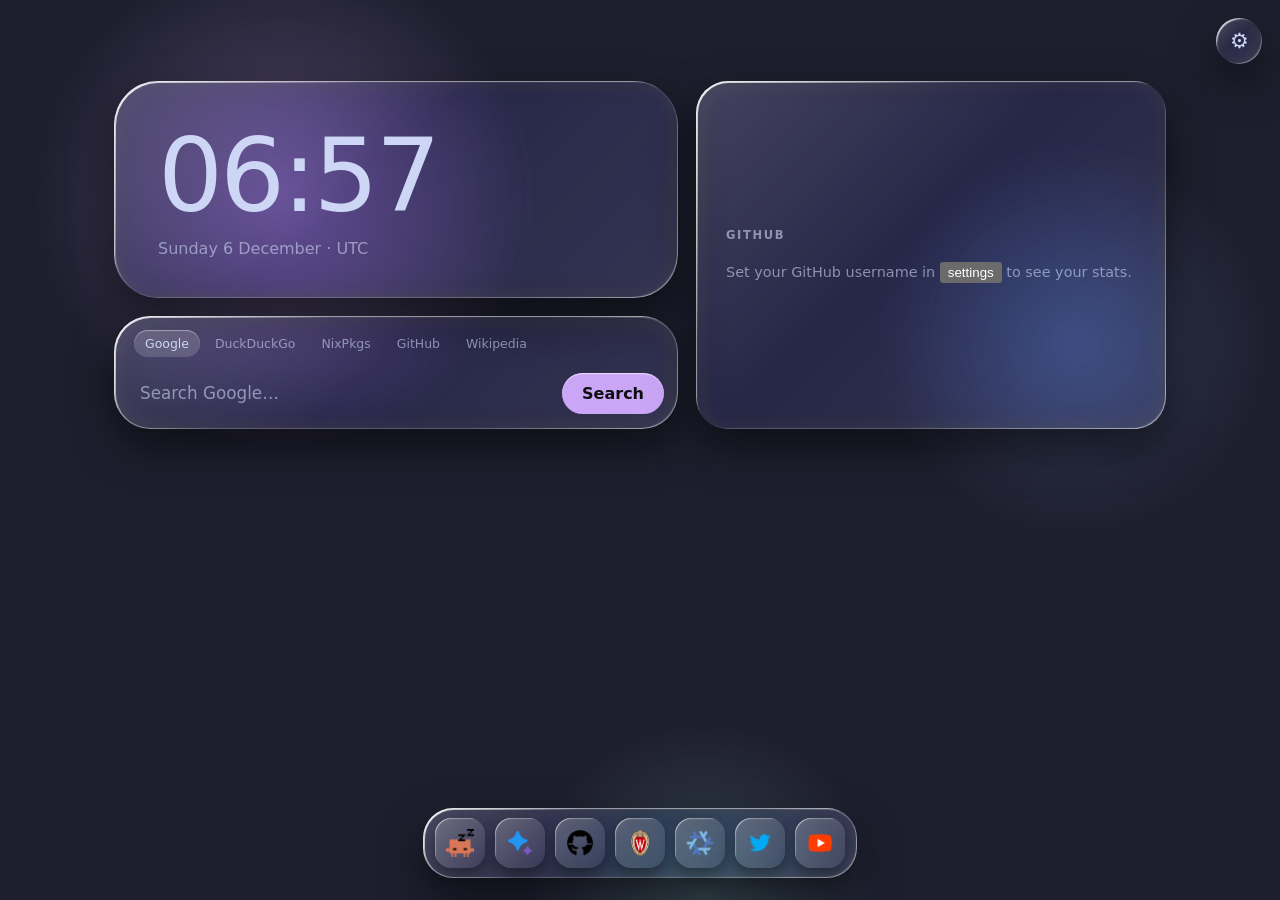
==== glass/index.html @ 09463c96 "feat: add glass theme" ====
<!doctype html>
<html lang="en">
  <head>
    <meta charset="utf-8" />
    <meta name="viewport" content="width=device-width, initial-scale=1" />
    <title>New Tab</title>
    <link rel="stylesheet" href="style.css" />
    <link rel="icon" type="image/svg+xml" href="icon.svg" />
  </head>
  <body data-theme="catppuccin" data-wp="glow">
    <div class="bg" id="bg"></div>

    <button
      class="card gear"
      id="settings-btn"
      aria-label="Settings"
      aria-haspopup="dialog"
      title="Settings"
    >
      ⚙&#xFE0E;
    </button>

    <main class="wrap">
      <!-- left: clock + search -->
      <div class="col">
        <section class="card hero">
          <div id="time">--:--</div>
          <div id="date"></div>
        </section>

        <form class="card search" id="sf" autocomplete="off">
          <div class="engines" id="engines">
            <span class="pill" id="pill"></span>
            <button type="button" data-e="google">Google</button>
            <button type="button" data-e="ddg">DuckDuckGo</button>
            <button type="button" data-e="nix">NixPkgs</button>
            <button type="button" data-e="github">GitHub</button>
            <button type="button" data-e="wiki">Wikipedia</button>
          </div>
          <div class="field">
            <input id="q" type="text" placeholder="Search the web…" autofocus />
            <button type="submit">Search</button>
          </div>
        </form>
      </div>

      <!-- right: stats -->
      <div class="col">
        <section class="card stat" id="gh">
          <h2 id="gh-title">github</h2>
          <div id="gh-body">
            <div class="big" id="gh-commits">—</div>
            <div class="cap" id="gh-cap">contributions in the last year</div>
            <div class="heat" id="heat"></div>
          </div>
          <div class="cap" id="gh-empty" hidden>
            Set your GitHub username in
            <button type="button" id="gh-open-settings">settings</button> to see
            your stats.
          </div>
        </section>

        <section class="card stat" id="gh-nix" hidden>
          <h2>nixpkgs pull requests</h2>
          <div class="tabs" id="prtabs">
            <button type="button" data-t="open">open</button
            ><button type="button" data-t="merged">merged</button>
          </div>
          <div id="prlist"></div>
          <a class="more" id="prmore" hidden></a>
        </section>
      </div>
    </main>

    <!-- settings modal -->
    <dialog class="modal" id="settings" aria-labelledby="settings-title">
      <form id="settings-form">
        <h3 id="settings-title">Settings</h3>
        <label
          >GitHub username
          <input
            id="set-gh"
            type="text"
            placeholder="octocat"
            autocomplete="off"
            spellcheck="false"
          />
        </label>
        <label
          >GitHub token (optional)
          <input
            id="set-token"
            type="password"
            placeholder="github_pat_…"
            autocomplete="off"
            spellcheck="false"
          />
          <small
            >A read-only token (read:user) includes private contributions and
            raises GitHub’s rate limit. Stored only in this browser and sent
            only to api.github.com.</small
          >
        </label>
        <label
          >Timezone
          <input
            id="set-tz"
            type="text"
            list="tzlist"
            placeholder="Asia/Jakarta"
            autocomplete="off"
            spellcheck="false"
          />
          <small>Leave empty to use your system timezone.</small>
        </label>
        <datalist id="tzlist"></datalist>
        <label
          >Theme
          <select id="set-theme">
            <option value="catppuccin">Catppuccin Mocha</option>
            <option value="nord">Nord</option>
            <option value="gruvbox">Gruvbox</option>
            <option value="everforest">Everforest</option>
          </select>
        </label>
        <label
          >Background
          <select id="set-bg">
            <option value="glow">Theme glow</option>
            <option value="custom">Custom image</option>
          </select>
        </label>
        <label
          >Upload an image
          <input id="set-file" type="file" accept="image/*" />
          <small id="file-note"
            >Downscaled to 1920px and stored only in this browser. Dark images
            with soft highlights work best.</small
          >
        </label>
        <label
          >Dim
          <input id="set-dim" type="range" min="0" max="80" step="5" />
        </label>
        <div class="actions">
          <button type="button" class="link" id="set-reset">Reset</button>
          <span class="sp"></span>
          <button type="button" id="set-cancel">Cancel</button>
          <button type="submit" class="primary">Save</button>
        </div>
      </form>
    </dialog>

    <nav class="card dock" id="dock">
      <a href="https://claude.ai" title="Claude"
        ><b><img src="icons/claude.png" alt="Claude" /></b><em>Claude</em></a
      >
      <a href="https://gemini.google.com" title="Gemini"
        ><b><img src="icons/gemini.png" alt="Gemini" /></b><em>Gemini</em></a
      >
      <a href="https://github.com" title="GitHub"
        ><b><img src="icons/github.png" alt="GitHub" /></b><em>GitHub</em></a
      >
      <a href="https://pages.cs.wisc.edu/~remzi/OSTEP/" title="OSTEP"
        ><b><img src="icons/ostep.png" alt="OSTEP" /></b><em>OSTEP</em></a
      >
      <a
        href="https://nixos-and-flakes.thiscute.world/"
        title="NixOS &amp; Flakes"
        ><b><img src="icons/nixos.png" alt="NixOS &amp; Flakes" /></b
        ><em>NixOS &amp; Flakes</em></a
      >
      <a href="https://x.com" title="X"
        ><b><img src="icons/x.png" alt="X" /></b><em>X</em></a
      >
      <a href="https://youtube.com" title="YouTube"
        ><b><img src="icons/youtube.png" alt="YouTube" /></b><em>YouTube</em></a
      >
    </nav>

    <script src="script.js"></script>
  </body>
</html>
---- glass/style.css ----
:root {
  color-scheme: dark;
  --bg: #1e1e2e;
  --fg: #cdd6f4;
  --accent: #cba6f7;
  --g1: rgba(203, 166, 247, 0.3);
  --g2: rgba(137, 180, 250, 0.2);
  --g3: rgba(148, 226, 213, 0.2);
  --r: 34px;
  --icon: 50px;
  --pad: 10px;
  --font: system-ui, -apple-system, "Segoe UI", sans-serif;
}
*,
*::before,
*::after {
  box-sizing: border-box;
}
[hidden] {
  display: none !important;
}
html {
  height: 100%;
}
body {
  margin: 0;
  min-height: 100%;
  background: var(--bg);
  color: var(--fg);
  --muted: color-mix(in srgb, var(--fg) 60%, transparent);
  font-family: var(--font);
  overflow-x: hidden;
}

.bg {
  position: fixed;
  inset: 0;
  z-index: 0;
  pointer-events: none;
  background:
    radial-gradient(circle 28vmax at 22% 22%, var(--g1), transparent 70%),
    radial-gradient(circle 22vmax at 84% 38%, var(--g2), transparent 70%),
    radial-gradient(circle 20vmax at 55% 100%, var(--g3), transparent 70%);
}
.bg::after {
  content: "";
  position: absolute;
  inset: 0;
  background: rgba(0, 0, 0, var(--dim, 0));
}

/* ---------- liquid-glass look ---------- */
.card,
.modal {
  border-radius: var(--r);
  background: linear-gradient(
    135deg,
    rgba(255, 255, 255, 0.16),
    rgba(255, 255, 255, 0.03) 45%,
    rgba(255, 255, 255, 0.09)
  );
  backdrop-filter: blur(12px) saturate(190%) brightness(1.12);
  -webkit-backdrop-filter: blur(12px) saturate(190%) brightness(1.12);
  box-shadow:
    inset 2px 2px 1px -1px rgba(255, 255, 255, 0.55),
    inset -2px -2px 1px -1px rgba(255, 255, 255, 0.22),
    inset 0 0 26px rgba(255, 255, 255, 0.07),
    0 18px 44px rgba(0, 0, 0, 0.5);
}
.card {
  position: relative;
}
.card::before,
.modal::before {
  content: "";
  position: absolute;
  inset: 0;
  border-radius: inherit;
  padding: 1.5px;
  pointer-events: none;
  background: linear-gradient(
    135deg,
    rgba(255, 255, 255, 0.85),
    rgba(255, 255, 255, 0) 32%,
    rgba(255, 255, 255, 0) 68%,
    rgba(255, 255, 255, 0.45)
  );
  -webkit-mask:
    linear-gradient(#000 0 0) content-box,
    linear-gradient(#000 0 0);
  -webkit-mask-composite: xor;
  mask:
    linear-gradient(#000 0 0) content-box exclude,
    linear-gradient(#000 0 0);
}

/* ---------- layout: clock + search left, stats right ---------- */
.wrap {
  position: relative;
  z-index: 1;
  max-width: 1100px;
  margin: 0 auto;
  padding: clamp(70px, 9vh, 110px) 24px 160px;
  display: grid;
  grid-template-columns: 1.2fr 1fr;
  gap: 18px;
  align-items: stretch;
}
.col {
  display: flex;
  flex-direction: column;
  gap: 18px;
}

.hero {
  --r: 44px;
  padding: 44px 44px 40px;
  flex: 1;
  display: flex;
  flex-direction: column;
  justify-content: center;
}
#time {
  font-size: clamp(3.5rem, 9vw, 6.4rem);
  font-weight: 200;
  letter-spacing: -0.03em;
  line-height: 1;
}
#date {
  color: var(--muted);
  margin-top: 12px;
}

/* ---------- search ---------- */
.search {
  --r: 36px;
  padding: 14px;
}
.engines {
  position: relative;
  display: flex;
  flex-wrap: wrap;
  gap: 4px;
  padding: 0 6px 10px;
  margin: 0 0 4px;
}
.pill {
  position: absolute;
  top: 0;
  left: 0;
  border-radius: 999px;
  pointer-events: none;
  background: rgba(255, 255, 255, 0.16);
  box-shadow: inset 0 1px 1px rgba(255, 255, 255, 0.4);
  opacity: 0;
}
.pill.ready {
  opacity: 1;
  transition:
    transform 0.35s cubic-bezier(0.3, 1.35, 0.5, 1),
    width 0.35s cubic-bezier(0.3, 1.35, 0.5, 1);
}
.engines button {
  position: relative;
  z-index: 1;
  border: 0;
  background: none;
  color: var(--muted);
  font: inherit;
  font-size: 0.78rem;
  padding: 6px 11px;
  border-radius: 999px;
  cursor: pointer;
  transition: color 0.2s;
}
.engines button:hover {
  color: var(--fg);
}
.engines button.on {
  color: var(--fg);
}
.field {
  display: flex;
  align-items: center;
  gap: 10px;
  padding: 0 0 0 12px;
}
.field input {
  flex: 1;
  min-width: 0;
  background: none;
  border: 0;
  outline: 0;
  color: inherit;
  font: inherit;
  font-size: 1.05rem;
  padding: 12px 0;
}
.field input::placeholder {
  color: var(--muted);
  transition:
    opacity 0.12s,
    transform 0.12s;
}
.field input.swap::placeholder {
  opacity: 0;
  transform: translateY(4px);
}
.field button {
  border: 0;
  border-radius: 999px;
  padding: 11px 20px;
  font: inherit;
  font-weight: 600;
  color: #0d0e10;
  background: var(--accent);
  cursor: pointer;
  box-shadow: inset 0 1px 1px rgba(255, 255, 255, 0.6);
}

/* ---------- stats cards ---------- */
.stat {
  --r: 32px;
  padding: 26px 30px;
  flex: 1;
  display: flex;
  flex-direction: column;
  justify-content: center;
}
.stat h2 {
  margin: 0 0 12px;
  font-size: 0.72rem;
  font-weight: 600;
  text-transform: uppercase;
  letter-spacing: 0.14em;
  color: var(--muted);
  overflow: hidden;
  text-overflow: ellipsis;
  white-space: nowrap;
}
.big {
  font-size: 3.2rem;
  font-weight: 200;
  letter-spacing: -0.02em;
  line-height: 1;
}
.cap {
  color: var(--muted);
  font-size: 0.9rem;
  margin-top: 8px;
}
.cap a {
  color: var(--accent);
  background: none;
  border: 0;
  padding: 0;
  font: inherit;
  cursor: pointer;
  text-decoration: underline;
}
.pair {
  display: grid;
  grid-template-columns: 1fr 1fr;
  gap: 16px;
}
.latest {
  margin-top: 16px;
  color: var(--muted);
  font-size: 0.85rem;
  white-space: nowrap;
  overflow: hidden;
  text-overflow: ellipsis;
}

/* ---------- Settings button + modal ---------- */
.gear {
  position: fixed;
  top: 18px;
  right: 18px;
  z-index: 6;
  width: 46px;
  height: 46px;
  --r: 50%;
  border: 0;
  padding: 0;
  display: grid;
  place-items: center;
  color: var(--fg);
  font-size: 1.3rem;
  cursor: pointer;
}
.gear:hover {
  color: var(--accent);
}
.modal {
  border: 0;
  padding: 28px;
  width: min(460px, calc(100vw - 32px));
  max-height: calc(100vh - 32px);
  overflow: auto;
  color: var(--fg);
  --r: 30px;
  font-family: var(--font);
}
.modal::backdrop {
  background: rgba(8, 9, 11, 0.55);
  backdrop-filter: blur(6px);
  -webkit-backdrop-filter: blur(6px);
}
.modal h3 {
  margin: 0 0 18px;
  font-size: 1.15rem;
  font-weight: 500;
}
.modal label {
  display: block;
  margin-bottom: 16px;
  font-size: 0.78rem;
  color: var(--muted);
}
.modal input {
  display: block;
  width: 100%;
  margin-top: 6px;
  padding: 11px 14px;
  border-radius: 14px;
  border: 1px solid rgba(255, 255, 255, 0.18);
  background: rgba(255, 255, 255, 0.07);
  color: var(--fg);
  font: inherit;
  font-size: 0.95rem;
  outline: 0;
}
.modal input:focus {
  border-color: var(--accent);
}
.modal small {
  display: block;
  margin-top: 5px;
  font-size: 0.72rem;
  opacity: 0.8;
}
.actions {
  display: flex;
  align-items: center;
  gap: 8px;
  margin-top: 22px;
}
.actions .sp {
  flex: 1;
}
.actions button {
  border: 0;
  border-radius: 999px;
  padding: 10px 18px;
  font: inherit;
  font-size: 0.9rem;
  cursor: pointer;
  color: var(--fg);
  background: rgba(255, 255, 255, 0.1);
}
.actions .primary {
  background: var(--accent);
  color: #0d0e10;
  font-weight: 600;
}
.actions .link {
  background: none;
  color: var(--muted);
  padding: 10px 4px;
}
.actions .link:hover {
  color: var(--fg);
}

/* ---------- dock ---------- */
.dock {
  --r: 30px;
  position: fixed;
  left: 0;
  right: 0;
  bottom: 22px;
  margin: 0 auto;
  z-index: 4;
  width: max-content;
  max-width: calc(100vw - 20px);
  height: calc(var(--icon) + var(--pad) * 2);
  display: flex;
  align-items: flex-end;
  gap: 10px;
  padding: var(--pad) 12px;
}
.dock a {
  position: relative;
  display: block;
  width: var(--icon);
  height: var(--icon);
  text-decoration: none;
  color: var(--fg);
}
.dock b {
  display: grid;
  place-items: center;
  width: 100%;
  height: 100%;
  border-radius: 16px;
  background: linear-gradient(
    135deg,
    rgba(255, 255, 255, 0.22),
    rgba(255, 255, 255, 0.05)
  );
  box-shadow:
    inset 1.5px 1.5px 1px -1px rgba(255, 255, 255, 0.6),
    0 6px 14px rgba(0, 0, 0, 0.35);
  font-size: 1.2rem;
  font-weight: 600;
  transform-origin: 50% 100%;
  transform: translateX(calc(var(--tx, 0) * 1px)) scale(var(--s, 1));
  transition: transform 0.12s ease-out;
}
.dock img {
  width: 56%;
  height: 56%;
  object-fit: contain;
}
.dock a:focus-visible {
  outline: 0;
}
.dock a:focus-visible b {
  --s: 1.35;
}
.dock em {
  position: absolute;
  bottom: calc(100% + 14px + (var(--s, 1) - 1) * var(--icon));
  left: 50%;
  transform: translateX(calc(-50% + var(--tx, 0) * 1px));
  padding: 4px 10px;
  border-radius: 999px;
  background: rgba(20, 20, 24, 0.82);
  font-style: normal;
  font-size: 0.75rem;
  white-space: nowrap;
  opacity: 0;
  pointer-events: none;
  transition: opacity 0.15s;
}
.dock a:hover em,
.dock a:focus-visible em {
  opacity: 1;
}

@media (max-width: 820px) {
  .wrap {
    grid-template-columns: 1fr;
    padding-top: 90px;
  }
  .hero {
    padding: 36px 28px;
  }
}
@media (max-width: 560px) {
  :root {
    --icon: 40px;
    --pad: 8px;
  }
  .dock {
    gap: 6px;
    padding: var(--pad);
  }
}

/* ---------- themes ---------- */
body[data-theme="catppuccin"] {
  --bg: #1e1e2e;
  --fg: #cdd6f4;
  --accent: #cba6f7;
  --g1: rgba(203, 166, 247, 0.3);
  --g2: rgba(137, 180, 250, 0.2);
  --g3: rgba(148, 226, 213, 0.2);
}
body[data-theme="nord"] {
  --bg: #2e3440;
  --fg: #eceff4;
  --accent: #88c0d0;
  --g1: rgba(136, 192, 208, 0.28);
  --g2: rgba(129, 161, 193, 0.2);
  --g3: rgba(180, 142, 173, 0.2);
}
body[data-theme="gruvbox"] {
  --bg: #282828;
  --fg: #ebdbb2;
  --accent: #fabd2f;
  --g1: rgba(254, 128, 25, 0.24);
  --g2: rgba(131, 165, 152, 0.18);
  --g3: rgba(211, 134, 155, 0.16);
}
body[data-theme="everforest"] {
  --bg: #2d353b;
  --fg: #d3c6aa;
  --accent: #a7c080;
  --g1: rgba(167, 192, 128, 0.26);
  --g2: rgba(127, 187, 179, 0.2);
  --g3: rgba(219, 188, 127, 0.16);
}
body[data-wp="custom"] .bg {
  background: var(--bg) center/cover no-repeat;
}

/* ---------- heatmap ---------- */
.heat {
  display: grid;
  grid-auto-flow: column;
  grid-template-rows: repeat(7, auto);
  gap: 2px;
  margin-top: 18px;
}
.heat i {
  aspect-ratio: 1;
  border-radius: 2px;
  background: rgba(255, 255, 255, 0.07);
}
.heat i.pad {
  background: none;
}
.heat i[data-l="1"] {
  background: color-mix(in srgb, var(--accent) 28%, transparent);
}
.heat i[data-l="2"] {
  background: color-mix(in srgb, var(--accent) 50%, transparent);
}
.heat i[data-l="3"] {
  background: color-mix(in srgb, var(--accent) 75%, transparent);
}
.heat i[data-l="4"] {
  background: var(--accent);
}

/* ---------- PR list ---------- */
.tabs {
  display: flex;
  gap: 4px;
  margin-bottom: 12px;
}
.tabs button {
  border: 0;
  background: none;
  color: var(--muted);
  font: inherit;
  font-size: 0.8rem;
  padding: 5px 12px;
  border-radius: 999px;
  cursor: pointer;
}
.tabs button.on {
  background: rgba(255, 255, 255, 0.16);
  color: var(--fg);
  box-shadow: inset 0 1px 1px rgba(255, 255, 255, 0.4);
}
.pr {
  display: grid;
  grid-template-columns: auto 1fr auto;
  gap: 10px;
  align-items: center;
  padding: 8px 6px;
  border-radius: 12px;
  color: var(--fg);
  text-decoration: none;
  font-size: 0.88rem;
}
.pr:hover {
  background: rgba(255, 255, 255, 0.08);
}
.pr::before {
  content: "";
  width: 8px;
  height: 8px;
  border-radius: 50%;
  background: #56d364;
}
.pr.merged::before {
  background: #ab7df8;
}
.pr .t {
  overflow: hidden;
  text-overflow: ellipsis;
  white-space: nowrap;
}
.pr .m {
  color: var(--muted);
  font-size: 0.75rem;
  white-space: nowrap;
}
.none {
  color: var(--muted);
  font-size: 0.88rem;
  padding: 8px 6px;
}
.more {
  display: inline-block;
  margin-top: 8px;
  padding: 0 6px;
  color: var(--accent);
  font-size: 0.82rem;
  text-decoration: none;
}
.more:hover {
  text-decoration: underline;
}

/* ---------- settings inputs ---------- */
.modal select {
  display: block;
  width: 100%;
  margin-top: 6px;
  padding: 11px 14px;
  border-radius: 14px;
  border: 1px solid rgba(255, 255, 255, 0.18);
  background: rgba(255, 255, 255, 0.07);
  color: var(--fg);
  font: inherit;
  font-size: 0.95rem;
  outline: 0;
}
.modal select option {
  background: #1b1c20;
  color: #f1f2f6;
}
.modal input[type="range"] {
  padding: 0;
  border: 0;
  background: none;
  accent-color: var(--accent);
}
.modal input[type="file"] {
  font-size: 0.8rem;
}
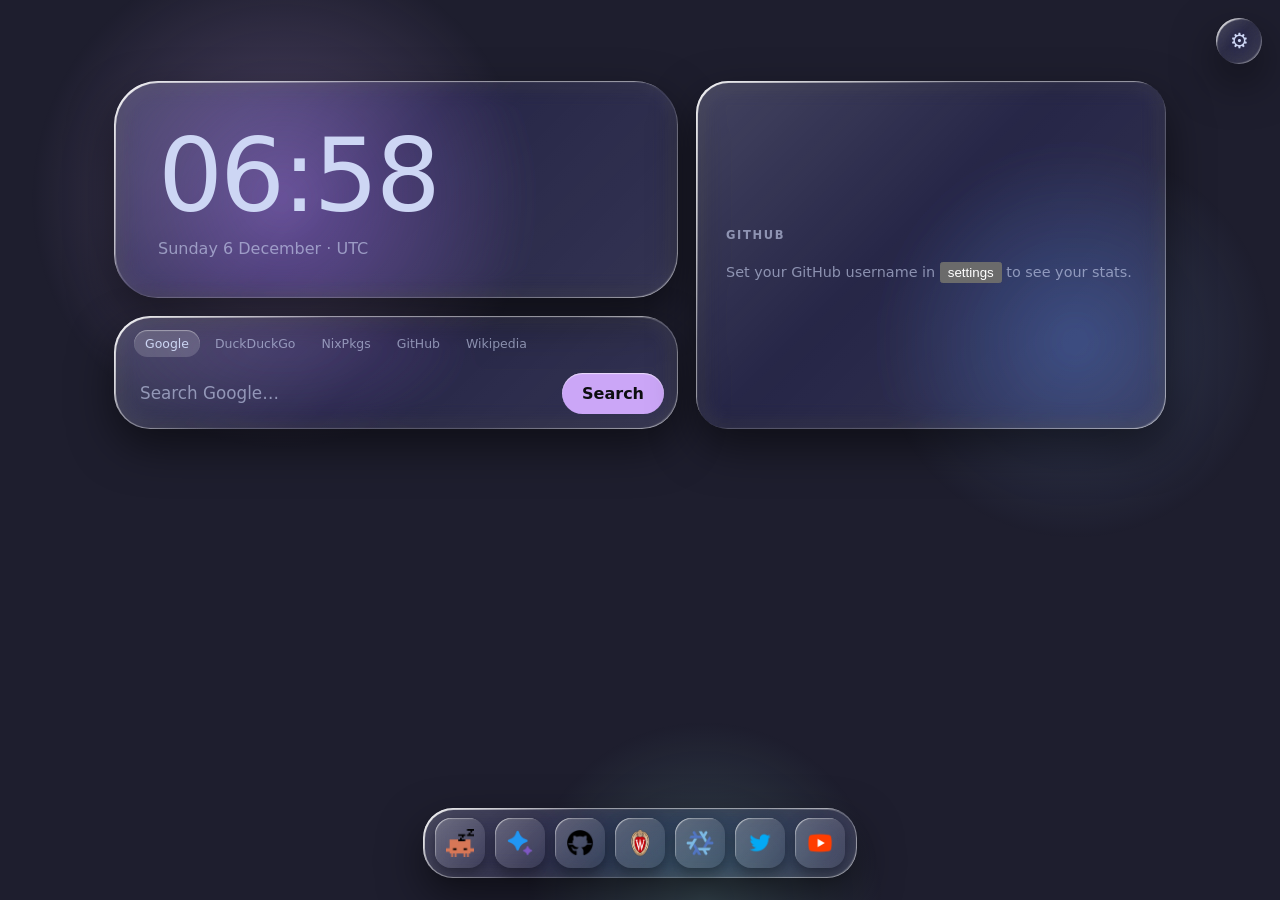
==== commit 9083c8c7: "rice: restructure the layout of clock+music player card and add more details to the music player" ====
--- a/glass/index.html
+++ b/glass/index.html
@@ -21,30 +21,40 @@
     </button>
 
     <main class="wrap">
-      <!-- left: clock + search -->
       <div class="col">
         <section class="card hero">
-          <div id="time">--:--</div>
-          <div id="date"></div>
+          <div class="clockrow">
+            <div>
+              <div id="time">--:--</div>
+              <div id="date"></div>
+            </div>
+            <div class="disc" id="disc" hidden>
+              <img id="disc-art" alt="" hidden />
+            </div>
+          </div>
+          <div class="np" id="np" hidden>
+            <div id="np-title"></div>
+            <div id="np-artist"></div>
+            <div id="np-progress" hidden>
+              <div class="bar"><i id="np-bar"></i></div>
+              <div class="times">
+                <span id="np-pos"></span><span id="np-len"></span>
+              </div>
+            </div>
+          </div>
         </section>
 
         <form class="card search" id="sf" autocomplete="off">
           <div class="engines" id="engines">
             <span class="pill" id="pill"></span>
-            <button type="button" data-e="google">Google</button>
-            <button type="button" data-e="ddg">DuckDuckGo</button>
-            <button type="button" data-e="nix">NixPkgs</button>
-            <button type="button" data-e="github">GitHub</button>
-            <button type="button" data-e="wiki">Wikipedia</button>
           </div>
           <div class="field">
-            <input id="q" type="text" placeholder="Search the web…" autofocus />
+            <input id="q" type="text" placeholder="Search…" autofocus />
             <button type="submit">Search</button>
           </div>
         </form>
       </div>
 
-      <!-- right: stats -->
       <div class="col">
         <section class="card stat" id="gh">
           <h2 id="gh-title">github</h2>
@@ -72,7 +82,6 @@
       </div>
     </main>
 
-    <!-- settings modal -->
     <dialog class="modal" id="settings" aria-labelledby="settings-title">
       <form id="settings-form">
         <h3 id="settings-title">Settings</h3>
@@ -114,6 +123,13 @@
           <small>Leave empty to use your system timezone.</small>
         </label>
         <datalist id="tzlist"></datalist>
+        <label class="check"
+          ><input id="set-player" type="checkbox" />Show now playing</label
+        >
+        <small class="hint"
+          >Needs the lumitab native helper. Shows what your local media player
+          is playing.</small
+        >
         <label
           >Theme
           <select id="set-theme">
@@ -142,6 +158,33 @@
           >Dim
           <input id="set-dim" type="range" min="0" max="80" step="5" />
         </label>
+        <div class="engedit">
+          <div class="dh">
+            <span>Search engines</span
+            ><button type="button" id="eng-reset">Reset engines</button>
+          </div>
+          <div id="eng-rows"></div>
+          <button type="button" class="addbtn" id="eng-add">
+            + Add engine
+          </button>
+          <small
+            >Put %s where the search words go, for example
+            https://example.com/search?q=%s. Up to 8 engines.</small
+          >
+        </div>
+        <div class="dockedit">
+          <div class="dh">
+            <span>Dock</span
+            ><button type="button" id="dock-reset">Reset dock</button>
+          </div>
+          <div id="dock-rows"></div>
+          <button type="button" class="addbtn" id="dock-add">+ Add link</button>
+          <small id="dock-note"
+            >Drag ⠿ or use the arrows to reorder. Click an icon square to upload
+            an image. Up to 12 links.</small
+          >
+          <input type="file" id="dock-file" accept="image/*" hidden />
+        </div>
         <div class="actions">
           <button type="button" class="link" id="set-reset">Reset</button>
           <span class="sp"></span>
@@ -151,32 +194,7 @@
       </form>
     </dialog>
 
-    <nav class="card dock" id="dock">
-      <a href="https://claude.ai" title="Claude"
-        ><b><img src="icons/claude.png" alt="Claude" /></b><em>Claude</em></a
-      >
-      <a href="https://gemini.google.com" title="Gemini"
-        ><b><img src="icons/gemini.png" alt="Gemini" /></b><em>Gemini</em></a
-      >
-      <a href="https://github.com" title="GitHub"
-        ><b><img src="icons/github.png" alt="GitHub" /></b><em>GitHub</em></a
-      >
-      <a href="https://pages.cs.wisc.edu/~remzi/OSTEP/" title="OSTEP"
-        ><b><img src="icons/ostep.png" alt="OSTEP" /></b><em>OSTEP</em></a
-      >
-      <a
-        href="https://nixos-and-flakes.thiscute.world/"
-        title="NixOS &amp; Flakes"
-        ><b><img src="icons/nixos.png" alt="NixOS &amp; Flakes" /></b
-        ><em>NixOS &amp; Flakes</em></a
-      >
-      <a href="https://x.com" title="X"
-        ><b><img src="icons/x.png" alt="X" /></b><em>X</em></a
-      >
-      <a href="https://youtube.com" title="YouTube"
-        ><b><img src="icons/youtube.png" alt="YouTube" /></b><em>YouTube</em></a
-      >
-    </nav>
+    <nav class="card dock" id="dock"></nav>
 
     <script src="script.js"></script>
   </body>
--- a/glass/style.css
+++ b/glass/style.css
@@ -32,6 +32,7 @@
   overflow-x: hidden;
 }
 
+/* Static soft glows only: no animation, no filter, so backdrop-filter never flickers */
 .bg {
   position: fixed;
   inset: 0;
@@ -49,7 +50,6 @@
   background: rgba(0, 0, 0, var(--dim, 0));
 }
 
-/* ---------- liquid-glass look ---------- */
 .card,
 .modal {
   border-radius: var(--r);
@@ -94,7 +94,6 @@
     linear-gradient(#000 0 0);
 }
 
-/* ---------- layout: clock + search left, stats right ---------- */
 .wrap {
   position: relative;
   z-index: 1;
@@ -131,7 +130,6 @@
   margin-top: 12px;
 }
 
-/* ---------- search ---------- */
 .search {
   --r: 36px;
   padding: 14px;
@@ -218,7 +216,6 @@
   box-shadow: inset 0 1px 1px rgba(255, 255, 255, 0.6);
 }
 
-/* ---------- stats cards ---------- */
 .stat {
   --r: 32px;
   padding: 26px 30px;
@@ -272,7 +269,6 @@
   text-overflow: ellipsis;
 }
 
-/* ---------- Settings button + modal ---------- */
 .gear {
   position: fixed;
   top: 18px;
@@ -373,7 +369,6 @@
   color: var(--fg);
 }
 
-/* ---------- dock ---------- */
 .dock {
   --r: 30px;
   position: fixed;
@@ -391,6 +386,7 @@
   padding: var(--pad) 12px;
 }
 .dock a {
+  flex: none;
   position: relative;
   display: block;
   width: var(--icon);
@@ -469,7 +465,6 @@
   }
 }
 
-/* ---------- themes ---------- */
 body[data-theme="catppuccin"] {
   --bg: #1e1e2e;
   --fg: #cdd6f4;
@@ -506,7 +501,6 @@
   background: var(--bg) center/cover no-repeat;
 }
 
-/* ---------- heatmap ---------- */
 .heat {
   display: grid;
   grid-auto-flow: column;
@@ -535,7 +529,6 @@
   background: var(--accent);
 }
 
-/* ---------- PR list ---------- */
 .tabs {
   display: flex;
   gap: 4px;
@@ -607,7 +600,6 @@
   text-decoration: underline;
 }
 
-/* ---------- settings inputs ---------- */
 .modal select {
   display: block;
   width: 100%;
@@ -634,3 +626,259 @@
 .modal input[type="file"] {
   font-size: 0.8rem;
 }
+
+.dockedit,
+.engedit {
+  margin: 4px 0 6px;
+}
+.engedit {
+  margin-bottom: 18px;
+}
+.drow.erow {
+  grid-template-columns: 1fr auto;
+}
+.dh {
+  display: flex;
+  justify-content: space-between;
+  align-items: center;
+  font-size: 0.78rem;
+  color: var(--muted);
+  margin-bottom: 8px;
+}
+.dh button {
+  background: none;
+  border: 0;
+  color: var(--muted);
+  font: inherit;
+  font-size: 0.75rem;
+  cursor: pointer;
+  padding: 0;
+}
+.dh button:hover {
+  color: var(--fg);
+}
+.drow {
+  display: grid;
+  grid-template-columns: auto 40px 1fr auto;
+  gap: 8px;
+  align-items: center;
+  padding: 8px;
+  margin-bottom: 6px;
+  border-radius: 14px;
+  background: rgba(255, 255, 255, 0.05);
+}
+.drow.drag {
+  opacity: 0.4;
+}
+.drow .h {
+  cursor: grab;
+  color: var(--muted);
+  user-select: none;
+  padding: 0 2px;
+}
+.drow .ic {
+  width: 40px;
+  height: 40px;
+  border-radius: 12px;
+  border: 1px dashed rgba(255, 255, 255, 0.25);
+  background: rgba(255, 255, 255, 0.06);
+  color: var(--fg);
+  display: grid;
+  place-items: center;
+  cursor: pointer;
+  padding: 0;
+  font: inherit;
+  font-weight: 600;
+  overflow: hidden;
+}
+.drow .ic:hover {
+  border-color: var(--accent);
+}
+.drow .ic img {
+  width: 24px;
+  height: 24px;
+  object-fit: contain;
+}
+.drow .f {
+  display: grid;
+  gap: 4px;
+  min-width: 0;
+}
+.drow .f input {
+  margin: 0;
+  padding: 7px 10px;
+  font-size: 0.82rem;
+  border-radius: 10px;
+}
+.drow .a {
+  display: grid;
+  gap: 1px;
+}
+.drow .a button {
+  border: 0;
+  background: none;
+  color: var(--muted);
+  cursor: pointer;
+  font-size: 0.72rem;
+  padding: 1px 6px;
+  line-height: 1.25;
+}
+.drow .a button:hover {
+  color: var(--fg);
+}
+.addbtn {
+  width: 100%;
+  border: 1px dashed rgba(255, 255, 255, 0.25);
+  background: none;
+  color: var(--muted);
+  font: inherit;
+  font-size: 0.85rem;
+  padding: 9px;
+  border-radius: 14px;
+  cursor: pointer;
+}
+.addbtn:hover {
+  color: var(--fg);
+  border-color: var(--accent);
+}
+.dockedit small,
+.engedit small {
+  display: block;
+  margin-top: 8px;
+  font-size: 0.72rem;
+  color: var(--muted);
+}
+
+.clockrow {
+  display: flex;
+  flex-wrap: wrap;
+  align-items: center;
+  justify-content: space-between;
+  gap: 24px;
+}
+.np {
+  margin-top: 24px;
+  min-width: 0;
+  transition: opacity 0.3s;
+}
+.np.paused {
+  opacity: 0.6;
+}
+.bar {
+  height: 4px;
+  border-radius: 2px;
+  background: rgba(255, 255, 255, 0.12);
+  margin-top: 16px;
+  overflow: hidden;
+}
+.bar i {
+  display: block;
+  height: 100%;
+  width: 0;
+  background: var(--accent);
+  transition: width 1s linear;
+}
+.times {
+  display: flex;
+  justify-content: space-between;
+  margin-top: 6px;
+  font-size: 0.72rem;
+  color: var(--muted);
+  font-variant-numeric: tabular-nums;
+}
+#np-title,
+#np-artist {
+  white-space: nowrap;
+  overflow: hidden;
+  text-overflow: ellipsis;
+}
+#np-title {
+  font-size: 1.05rem;
+}
+#np-artist {
+  color: var(--muted);
+  font-size: 0.85rem;
+  margin-top: 3px;
+}
+.disc {
+  position: relative;
+  flex: none;
+  margin-left: auto;
+  width: 112px;
+  height: 112px;
+  border-radius: 50%;
+  overflow: hidden;
+  background: repeating-radial-gradient(
+    circle at center,
+    #14141b 0 2px,
+    #1d1d27 2px 4px
+  );
+  box-shadow:
+    inset 0 0 0 1px rgba(255, 255, 255, 0.18),
+    0 8px 22px rgba(0, 0, 0, 0.45);
+  animation: spin 6s linear infinite;
+  animation-play-state: paused;
+}
+.disc.on {
+  animation-play-state: running;
+}
+.disc.paused {
+  opacity: 0.6;
+}
+.disc img {
+  position: absolute;
+  inset: 0;
+  display: block;
+  width: 100%;
+  height: 100%;
+  object-fit: cover;
+}
+.disc::before {
+  content: "";
+  position: absolute;
+  inset: 0;
+  border-radius: 50%;
+  z-index: 1;
+  pointer-events: none;
+  background: conic-gradient(
+    from 20deg,
+    transparent 0 30%,
+    rgba(255, 255, 255, 0.12) 36%,
+    transparent 44% 80%,
+    rgba(255, 255, 255, 0.08) 86%,
+    transparent 92%
+  );
+}
+@keyframes spin {
+  to {
+    transform: rotate(360deg);
+  }
+}
+@media (prefers-reduced-motion: reduce) {
+  .disc {
+    animation: none;
+  }
+}
+.modal label.check {
+  display: flex;
+  align-items: center;
+  gap: 10px;
+  margin-bottom: 6px;
+  font-size: 0.9rem;
+  color: var(--fg);
+  cursor: pointer;
+}
+.modal .check input {
+  display: inline-block;
+  width: 16px;
+  height: 16px;
+  margin: 0;
+  padding: 0;
+  accent-color: var(--accent);
+}
+.modal .hint {
+  display: block;
+  margin: 0 0 16px;
+  font-size: 0.72rem;
+  color: var(--muted);
+}
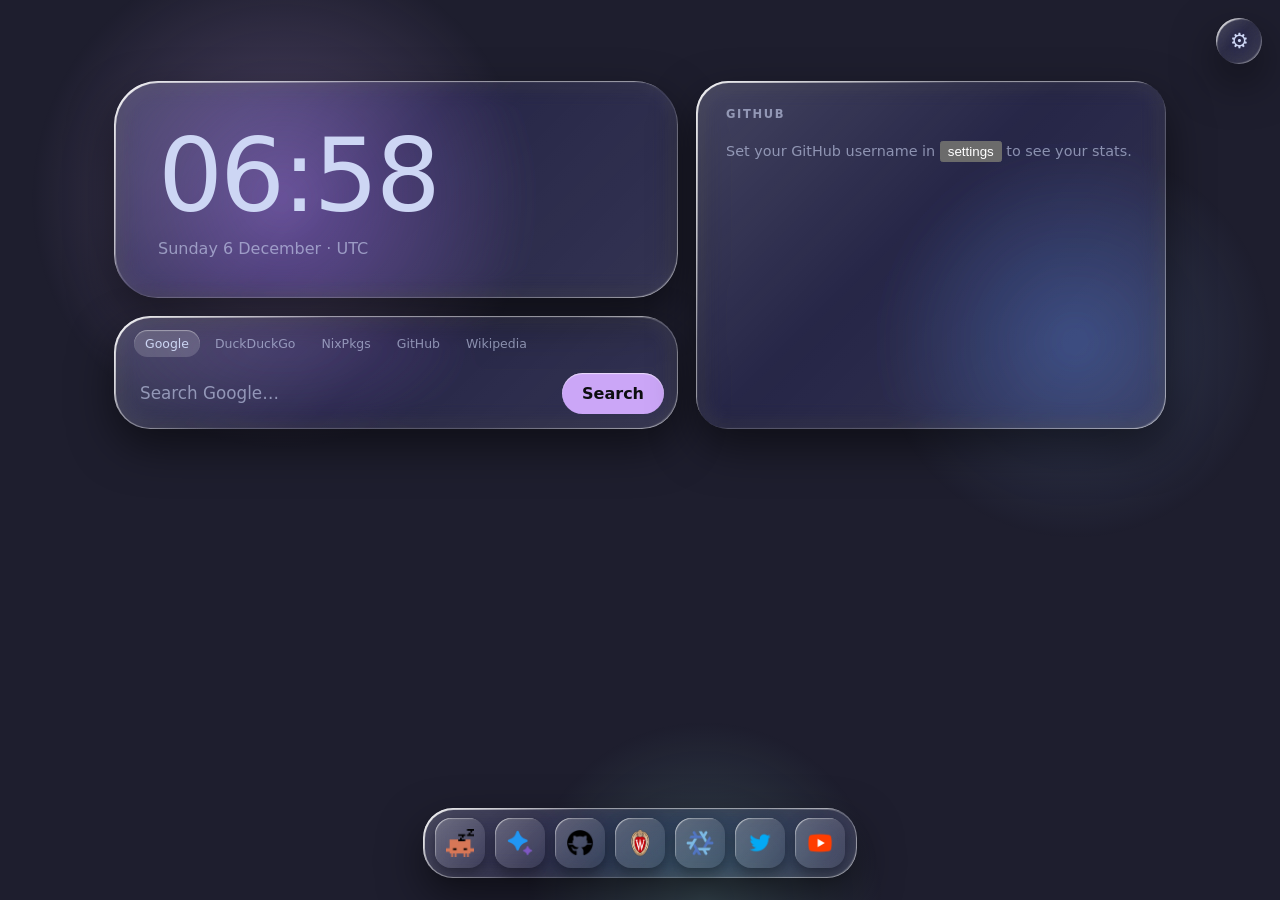
==== commit f7b65720: "docs: add a documentation for activating now playing feature" ====
--- a/glass/index.html
+++ b/glass/index.html
@@ -127,8 +127,13 @@
           ><input id="set-player" type="checkbox" />Show now playing</label
         >
         <small class="hint"
-          >Needs the lumitab native helper. Shows what your local media player
-          is playing.</small
+          >Needs a small local helper (Linux). See the
+          <a
+            href="https://github.com/hosea-joveldy/lumitab/blob/main/NOW_PLAYING.md"
+            target="_blank"
+            rel="noopener noreferrer"
+            >setup guide</a
+          >.</small
         >
         <label
           >Theme
--- a/glass/style.css
+++ b/glass/style.css
@@ -101,7 +101,7 @@
   margin: 0 auto;
   padding: clamp(70px, 9vh, 110px) 24px 160px;
   display: grid;
-  grid-template-columns: 1.2fr 1fr;
+  grid-template-columns: minmax(0, 1.2fr) minmax(0, 1fr);
   gap: 18px;
   align-items: stretch;
 }
@@ -109,6 +109,7 @@
   display: flex;
   flex-direction: column;
   gap: 18px;
+  min-width: 0;
 }
 
 .hero {
@@ -219,10 +220,23 @@
 .stat {
   --r: 32px;
   padding: 26px 30px;
+  display: flex;
+  flex-direction: column;
+}
+#gh {
   flex: 1;
+}
+#gh-nix {
+  flex: none;
+  min-height: 180px;
+}
+#gh-body {
+  flex: 1;
   display: flex;
   flex-direction: column;
-  justify-content: center;
+}
+#gh-body .cap {
+  margin-bottom: 18px;
 }
 .stat h2 {
   margin: 0 0 12px;
@@ -257,7 +271,7 @@
 }
 .pair {
   display: grid;
-  grid-template-columns: 1fr 1fr;
+  grid-template-columns: minmax(0, 1fr) minmax(0, 1fr);
   gap: 16px;
 }
 .latest {
@@ -447,7 +461,7 @@
 
 @media (max-width: 820px) {
   .wrap {
-    grid-template-columns: 1fr;
+    grid-template-columns: minmax(0, 1fr);
     padding-top: 90px;
   }
   .hero {
@@ -506,7 +520,7 @@
   grid-auto-flow: column;
   grid-template-rows: repeat(7, auto);
   gap: 2px;
-  margin-top: 18px;
+  margin-top: auto;
 }
 .heat i {
   aspect-ratio: 1;
@@ -882,3 +896,6 @@
   font-size: 0.72rem;
   color: var(--muted);
 }
+.modal .hint a {
+  color: var(--accent);
+}
